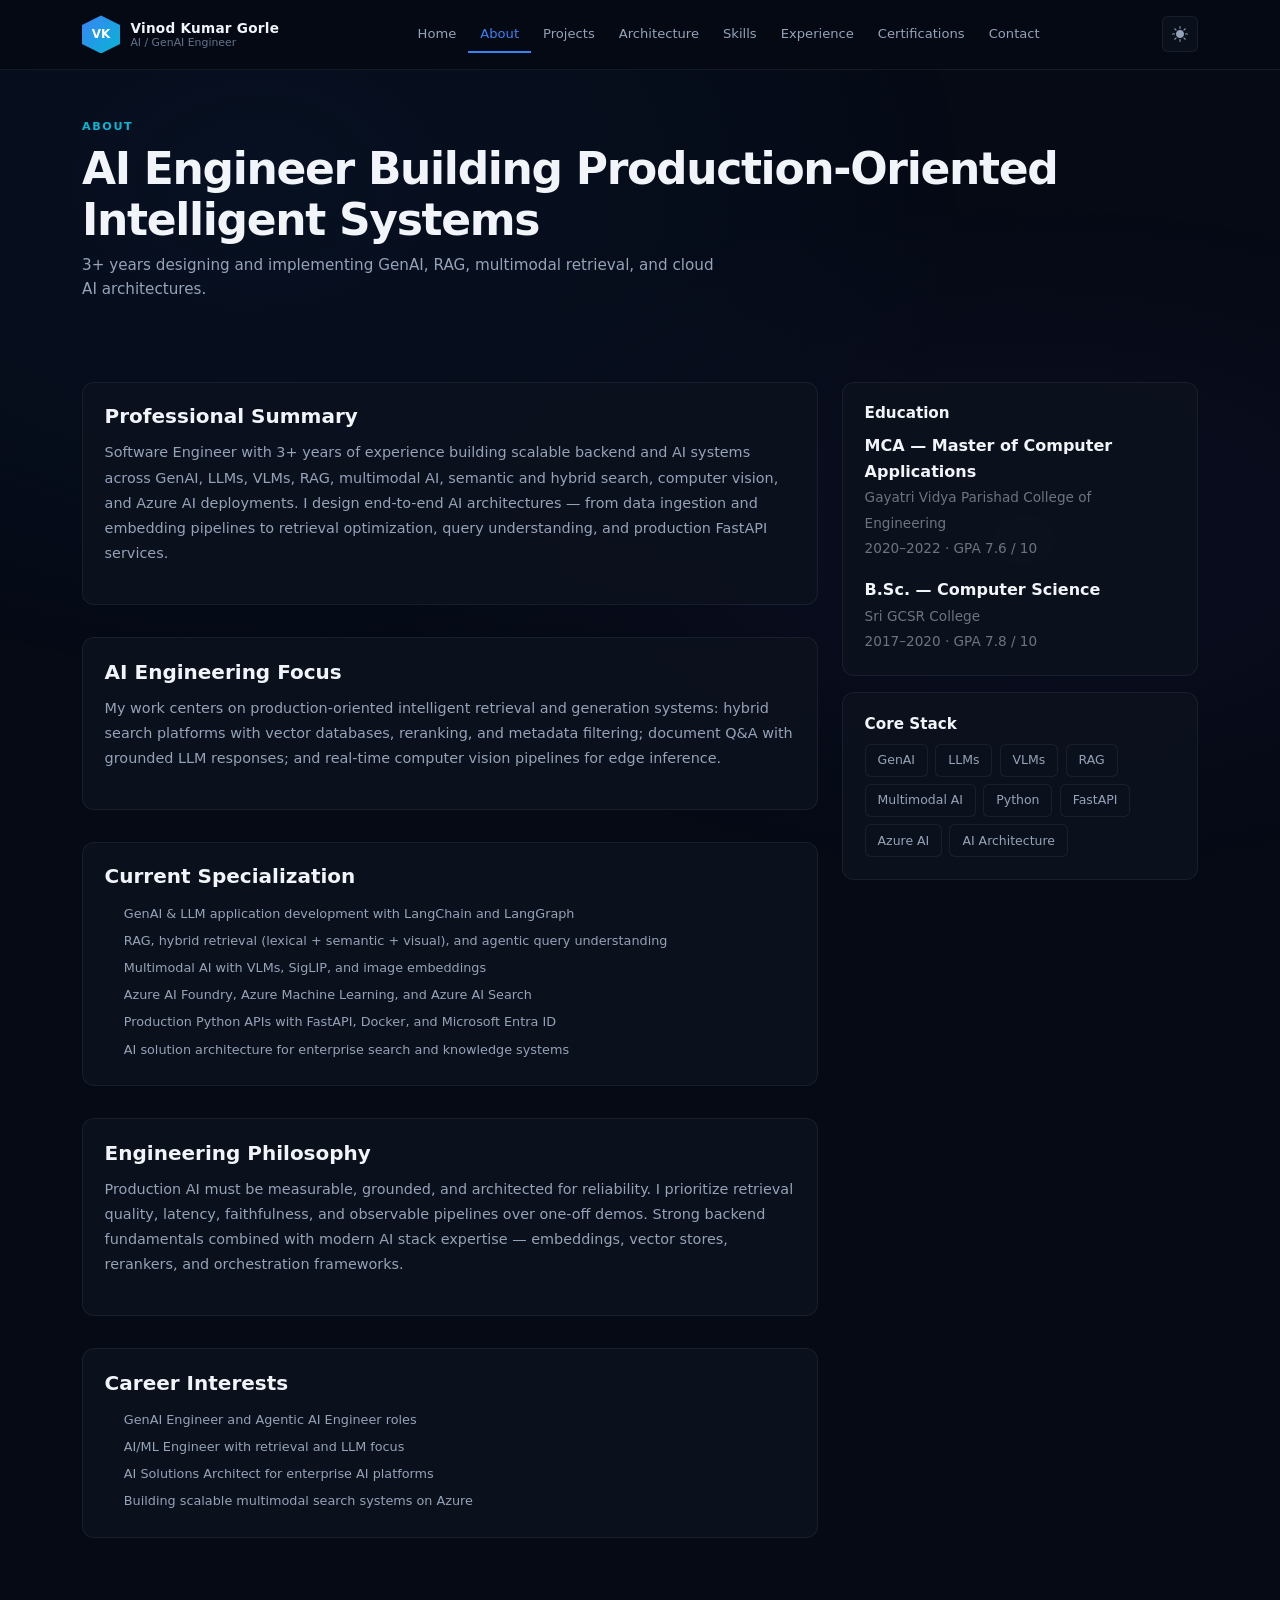
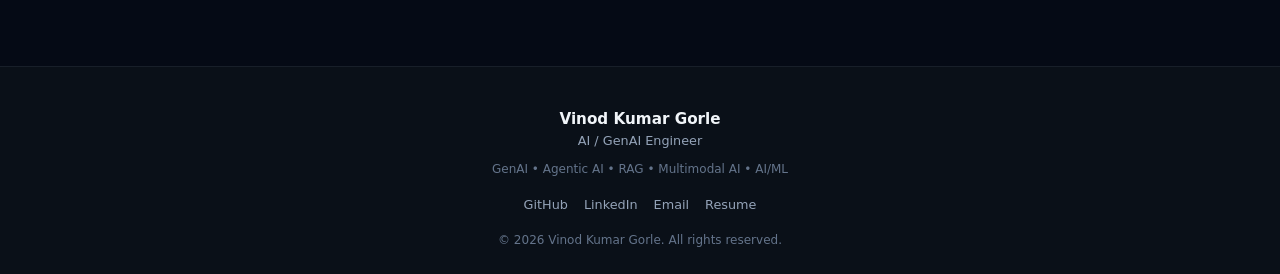
==== about.html @ 80c66206 "Initial portfolio website" ====
<!DOCTYPE html>
<html lang="en" data-theme="dark">
<head>
  <meta charset="UTF-8">
  <meta name="viewport" content="width=device-width, initial-scale=1.0">
  <title>About | Vinod Kumar Gorle</title>
  <meta name="description" content="About Vinod Kumar Gorle — AI / GenAI Engineer with 3+ years building LLMs, RAG, multimodal AI, and Azure AI systems.">
  <link rel="canonical" href="https://vinodkumargorle.dev/about.html">
  <link href="assets/vendor/bootstrap/css/bootstrap.min.css" rel="stylesheet">
  <link href="assets/vendor/bootstrap-icons/font/bootstrap-icons.min.css" rel="stylesheet">
  <link href="assets/css/style.css" rel="stylesheet">
</head>
<body>
  <nav class="navbar navbar-expand-lg navbar-ai fixed-top" aria-label="Main navigation">
    <div class="container">
      <a class="navbar-brand brand-lockup" href="index.html">
        <span class="brand-icon" aria-hidden="true">VK</span>
        <span class="brand-text"><span class="brand-name">Vinod Kumar Gorle</span><span class="brand-subtitle">AI / GenAI Engineer</span></span>
      </a>
      <button class="navbar-toggler" type="button" data-bs-toggle="collapse" data-bs-target="#navbarNav" aria-controls="navbarNav" aria-expanded="false" aria-label="Toggle navigation"><span class="navbar-toggler-icon"></span></button>
      <div class="collapse navbar-collapse" id="navbarNav">
        <ul class="navbar-nav mx-auto">
          <li class="nav-item"><a class="nav-link" href="index.html">Home</a></li>
          <li class="nav-item"><a class="nav-link" href="about.html">About</a></li>
          <li class="nav-item"><a class="nav-link" href="projects.html">Projects</a></li>
          <li class="nav-item"><a class="nav-link" href="architecture.html">Architecture</a></li>
          <li class="nav-item"><a class="nav-link" href="skills.html">Skills</a></li>
          <li class="nav-item"><a class="nav-link" href="experience.html">Experience</a></li>
          <li class="nav-item"><a class="nav-link" href="certifications.html">Certifications</a></li>
          <li class="nav-item"><a class="nav-link" href="contact.html">Contact</a></li>
        </ul>
        <button class="theme-toggle-btn" id="themeToggle" type="button" aria-label="Switch to light mode" title="Light mode"><i class="bi bi-sun-fill"></i></button>
      </div>
    </div>
  </nav>

  <header class="page-hero">
    <div class="container">
      <span class="section-label fade-in">About</span>
      <h1 class="fade-in">AI Engineer Building Production-Oriented Intelligent Systems</h1>
      <p class="section-subtitle fade-in">3+ years designing and implementing GenAI, RAG, multimodal retrieval, and cloud AI architectures.</p>
    </div>
  </header>

  <main class="container pb-5">
    <div class="row g-4">
      <div class="col-lg-8">
        <section class="content-section ai-card fade-in">
          <h2>Professional Summary</h2>
          <p>Software Engineer with 3+ years of experience building scalable backend and AI systems across GenAI, LLMs, VLMs, RAG, multimodal AI, semantic and hybrid search, computer vision, and Azure AI deployments. I design end-to-end AI architectures — from data ingestion and embedding pipelines to retrieval optimization, query understanding, and production FastAPI services.</p>
        </section>
        <section class="content-section ai-card fade-in">
          <h2>AI Engineering Focus</h2>
          <p>My work centers on production-oriented intelligent retrieval and generation systems: hybrid search platforms with vector databases, reranking, and metadata filtering; document Q&amp;A with grounded LLM responses; and real-time computer vision pipelines for edge inference.</p>
        </section>
        <section class="content-section ai-card fade-in">
          <h2>Current Specialization</h2>
          <ul>
            <li>GenAI &amp; LLM application development with LangChain and LangGraph</li>
            <li>RAG, hybrid retrieval (lexical + semantic + visual), and agentic query understanding</li>
            <li>Multimodal AI with VLMs, SigLIP, and image embeddings</li>
            <li>Azure AI Foundry, Azure Machine Learning, and Azure AI Search</li>
            <li>Production Python APIs with FastAPI, Docker, and Microsoft Entra ID</li>
            <li>AI solution architecture for enterprise search and knowledge systems</li>
          </ul>
        </section>
        <section class="content-section ai-card fade-in">
          <h2>Engineering Philosophy</h2>
          <p>Production AI must be measurable, grounded, and architected for reliability. I prioritize retrieval quality, latency, faithfulness, and observable pipelines over one-off demos. Strong backend fundamentals combined with modern AI stack expertise — embeddings, vector stores, rerankers, and orchestration frameworks.</p>
        </section>
        <section class="content-section ai-card fade-in">
          <h2>Career Interests</h2>
          <ul>
            <li>GenAI Engineer and Agentic AI Engineer roles</li>
            <li>AI/ML Engineer with retrieval and LLM focus</li>
            <li>AI Solutions Architect for enterprise AI platforms</li>
            <li>Building scalable multimodal search systems on Azure</li>
          </ul>
        </section>
      </div>
      <div class="col-lg-4">
        <section class="ai-card fade-in">
          <h3>Education</h3>
          <p class="mb-3"><strong>MCA — Master of Computer Applications</strong><br><span class="text-secondary" style="font-size:0.85rem;">Gayatri Vidya Parishad College of Engineering<br>2020–2022 · GPA 7.6 / 10</span></p>
          <p class="mb-0"><strong>B.Sc. — Computer Science</strong><br><span class="text-secondary" style="font-size:0.85rem;">Sri GCSR College<br>2017–2020 · GPA 7.8 / 10</span></p>
        </section>
        <section class="ai-card mt-3 fade-in">
          <h3>Core Stack</h3>
          <div class="skill-tags mt-2">
            <span class="skill-tag">GenAI</span><span class="skill-tag">LLMs</span><span class="skill-tag">VLMs</span><span class="skill-tag">RAG</span><span class="skill-tag">Multimodal AI</span><span class="skill-tag">Python</span><span class="skill-tag">FastAPI</span><span class="skill-tag">Azure AI</span><span class="skill-tag">AI Architecture</span>
          </div>
        </section>
      </div>
    </div>
  </main>

  <footer class="site-footer">
    <div class="container">
      <div class="footer-name">Vinod Kumar Gorle</div>
      <div class="footer-role">AI / GenAI Engineer</div>
      <div class="footer-tags">GenAI • Agentic AI • RAG • Multimodal AI • AI/ML</div>
      <div class="footer-links">
        <a href="https://github.com/VinodkumarGorle" target="_blank" rel="noopener noreferrer">GitHub</a>
        <a href="https://linkedin.com/in/vinodkumargorle8367" target="_blank" rel="noopener noreferrer">LinkedIn</a>
        <a href="mailto:vinodkumargorle5@gmail.com">Email</a>
        <a href="assets/resume/Vinod_Kumar_Gorle_Resume.pdf" target="_blank" rel="noopener noreferrer">Resume</a>
      </div>
      <div class="copyright">© <span id="currentYear">2026</span> Vinod Kumar Gorle. All rights reserved.</div>
    </div>
  </footer>
  <script src="assets/vendor/bootstrap/js/bootstrap.bundle.min.js"></script>
  <script src="assets/js/main.js"></script>
</body>
</html>
---- assets/css/style.css ----
/* Vinod Kumar Gorle — AI Portfolio (Reference Design) */

:root {
  --bg-primary: #050a15;
  --bg-secondary: #0a1018;
  --bg-card: rgba(12, 18, 30, 0.85);
  --bg-card-hover: rgba(18, 26, 42, 0.95);
  --text-primary: #f1f5f9;
  --text-secondary: #94a3b8;
  --text-muted: #64748b;
  --accent-primary: #3b82f6;
  --accent-secondary: #06b6d4;
  --accent-purple: #8b5cf6;
  --accent-green: #10b981;
  --accent-orange: #f59e0b;
  --accent-red: #ef4444;
  --border-color: rgba(148, 163, 184, 0.1);
  --border-accent: rgba(59, 130, 246, 0.35);
  --glow-primary: rgba(59, 130, 246, 0.15);
  --navbar-bg: rgba(5, 10, 21, 0.94);
  --shadow-card: 0 4px 24px rgba(0, 0, 0, 0.35);
  --gradient-hero: radial-gradient(ellipse at 20% 20%, rgba(59, 130, 246, 0.06) 0%, transparent 50%),
    radial-gradient(ellipse at 80% 60%, rgba(139, 92, 246, 0.05) 0%, transparent 45%);
  --gradient-accent: linear-gradient(135deg, #3b82f6, #06b6d4);
  --gradient-text: linear-gradient(135deg, #60a5fa, #8b5cf6);
  --font-sans: "Segoe UI", system-ui, -apple-system, BlinkMacSystemFont, sans-serif;
  --font-mono: "Cascadia Code", "Fira Code", Consolas, monospace;
  --radius-sm: 6px;
  --radius-md: 10px;
  --radius-lg: 12px;
  --transition: 0.25s ease;
}

[data-theme="light"] {
  --bg-primary: #f8fafc;
  --bg-secondary: #f1f5f9;
  --bg-card: rgba(255, 255, 255, 0.9);
  --bg-card-hover: #fff;
  --text-primary: #0f172a;
  --text-secondary: #475569;
  --text-muted: #64748b;
  --border-color: rgba(15, 23, 42, 0.1);
  --border-accent: rgba(59, 130, 246, 0.3);
  --glow-primary: rgba(59, 130, 246, 0.08);
  --navbar-bg: rgba(248, 250, 252, 0.96);
  --shadow-card: 0 4px 24px rgba(15, 23, 42, 0.06);
  --gradient-hero: radial-gradient(ellipse at 20% 20%, rgba(59, 130, 246, 0.04) 0%, transparent 50%);
}

*, *::before, *::after { box-sizing: border-box; }

html { scroll-behavior: smooth; }

@media (prefers-reduced-motion: reduce) {
  html { scroll-behavior: auto; }
  *, *::before, *::after {
    animation-duration: 0.01ms !important;
    animation-iteration-count: 1 !important;
    transition-duration: 0.01ms !important;
  }
}

body {
  font-family: var(--font-sans);
  background-color: var(--bg-primary);
  color: var(--text-primary);
  line-height: 1.6;
  min-height: 100vh;
  overflow-x: hidden;
}

body::before {
  content: "";
  position: fixed;
  inset: 0;
  background: var(--gradient-hero);
  pointer-events: none;
  z-index: -1;
}

a { color: var(--accent-primary); text-decoration: none; transition: color var(--transition); }
a:hover { color: var(--accent-secondary); }
a:focus-visible, button:focus-visible { outline: 2px solid var(--accent-primary); outline-offset: 2px; }
img { max-width: 100%; height: auto; }

.section-title {
  font-size: clamp(1.5rem, 2.5vw, 2rem);
  font-weight: 700;
  letter-spacing: -0.02em;
  margin-bottom: 0.5rem;
}

.section-subtitle {
  color: var(--text-secondary);
  font-size: 0.95rem;
  max-width: 640px;
  margin-bottom: 2rem;
}

.section-label {
  display: inline-block;
  font-size: 0.7rem;
  font-weight: 600;
  letter-spacing: 0.14em;
  text-transform: uppercase;
  color: var(--accent-secondary);
  margin-bottom: 0.5rem;
}

.page-hero { padding: 7rem 0 3rem; }
.page-hero h1 {
  font-size: clamp(1.75rem, 3.5vw, 2.75rem);
  font-weight: 700;
  letter-spacing: -0.03em;
  line-height: 1.15;
}

/* Navbar */
.navbar-ai {
  background: var(--navbar-bg) !important;
  backdrop-filter: blur(14px);
  border-bottom: 1px solid var(--border-color);
  padding: 0.65rem 0;
}

.brand-lockup {
  display: flex !important;
  align-items: center;
  gap: 0.65rem;
  text-decoration: none !important;
  color: var(--text-primary) !important;
}

.brand-icon {
  display: flex;
  align-items: center;
  justify-content: center;
  width: 38px;
  height: 38px;
  font-size: 0.75rem;
  font-weight: 800;
  color: #fff;
  background: linear-gradient(135deg, #3b82f6, #06b6d4);
  clip-path: polygon(50% 0%, 100% 25%, 100% 75%, 50% 100%, 0% 75%, 0% 25%);
  flex-shrink: 0;
}

.brand-text { display: flex; flex-direction: column; line-height: 1.2; }
.brand-name {
  font-size: 0.85rem;
  font-weight: 700;
  color: var(--text-primary);
  letter-spacing: 0.02em;
}
.brand-subtitle {
  font-size: 0.68rem;
  color: var(--text-muted);
  font-weight: 500;
}

.navbar-ai .nav-link {
  color: var(--text-secondary) !important;
  font-size: 0.82rem;
  font-weight: 500;
  padding: 0.45rem 0.75rem !important;
  border-radius: 0;
  border-bottom: 2px solid transparent;
  transition: color var(--transition), border-color var(--transition);
}

.navbar-ai .nav-link:hover { color: var(--text-primary) !important; }
.navbar-ai .nav-link.active {
  color: var(--accent-primary) !important;
  background: transparent !important;
  border-bottom-color: var(--accent-primary);
}

.navbar-ai .navbar-toggler { border-color: var(--border-color); padding: 0.4rem 0.6rem; }
.navbar-ai .navbar-toggler-icon { filter: invert(0.85); }
[data-theme="light"] .navbar-ai .navbar-toggler-icon { filter: none; }

.theme-toggle-btn {
  display: flex;
  align-items: center;
  justify-content: center;
  width: 36px;
  height: 36px;
  border: 1px solid var(--border-color);
  border-radius: var(--radius-sm);
  background: var(--bg-card);
  color: var(--text-secondary);
  cursor: pointer;
  transition: border-color var(--transition), color var(--transition);
}
.theme-toggle-btn:hover {
  border-color: var(--border-accent);
  color: var(--accent-primary);
}

/* Buttons */
.btn-primary-ai, .ai-button-primary {
  display: inline-flex;
  align-items: center;
  gap: 0.5rem;
  padding: 0.65rem 1.35rem;
  font-size: 0.875rem;
  font-weight: 600;
  color: #fff;
  background: var(--gradient-accent);
  border: none;
  border-radius: var(--radius-sm);
  transition: transform var(--transition), box-shadow var(--transition);
  text-decoration: none;
}
.btn-primary-ai:hover, .ai-button-primary:hover {
  color: #fff;
  transform: translateY(-1px);
  box-shadow: 0 6px 20px var(--glow-primary);
}

.btn-outline-ai, .ai-button-outline {
  display: inline-flex;
  align-items: center;
  gap: 0.5rem;
  padding: 0.65rem 1.35rem;
  font-size: 0.875rem;
  font-weight: 600;
  color: var(--text-primary);
  background: transparent;
  border: 1px solid var(--border-accent);
  border-radius: var(--radius-sm);
  transition: border-color var(--transition), background var(--transition);
  text-decoration: none;
}
.btn-outline-ai:hover, .ai-button-outline:hover {
  color: var(--accent-primary);
  background: var(--glow-primary);
  border-color: var(--accent-primary);
}

/* Cards */
.ai-card {
  background: var(--bg-card);
  border: 1px solid var(--border-color);
  border-radius: var(--radius-lg);
  padding: 1.35rem;
  backdrop-filter: blur(8px);
  transition: border-color var(--transition), box-shadow var(--transition);
}
.ai-card:hover { border-color: var(--border-accent); box-shadow: var(--shadow-card); }
.ai-card h3, .ai-card h4 {
  font-size: 0.95rem;
  font-weight: 600;
  margin-bottom: 0.65rem;
}
.ai-card ul { list-style: none; padding: 0; margin: 0; }
.ai-card ul li {
  font-size: 0.8rem;
  color: var(--text-secondary);
  padding: 0.15rem 0;
}

.project-card {
  background: var(--bg-card);
  border: 1px solid var(--border-color);
  border-radius: var(--radius-lg);
  padding: 1.5rem;
  display: flex;
  flex-direction: column;
  transition: border-color var(--transition), transform var(--transition), box-shadow var(--transition);
}
.project-card:hover {
  border-color: var(--border-accent);
  transform: translateY(-2px);
  box-shadow: var(--shadow-card);
}
.project-card .project-number {
  font-size: 0.7rem;
  font-weight: 700;
  letter-spacing: 0.1em;
  color: var(--accent-secondary);
  margin-bottom: 0.5rem;
}
.project-card h3 {
  font-size: 1.05rem;
  font-weight: 600;
  margin-bottom: 0.65rem;
  line-height: 1.35;
}
.project-card p {
  font-size: 0.85rem;
  color: var(--text-secondary);
  margin-bottom: 0.85rem;
}
.project-card .project-link {
  display: inline-flex;
  align-items: center;
  gap: 0.35rem;
  font-size: 0.82rem;
  font-weight: 600;
  color: var(--accent-primary);
  margin-top: auto;
}
.project-card .project-link:hover { color: var(--accent-secondary); }

.capability-card {
  background: var(--bg-card);
  border: 1px solid var(--border-color);
  border-radius: var(--radius-lg);
  padding: 1.15rem;
  height: 100%;
  border-top: 2px solid var(--card-accent, var(--accent-primary));
  transition: border-color var(--transition), box-shadow var(--transition);
}
.capability-card:hover { box-shadow: var(--shadow-card); }
.capability-card .cap-icon {
  font-size: 1.1rem;
  margin-bottom: 0.5rem;
  color: var(--card-accent, var(--accent-primary));
}
.capability-card h3 {
  font-size: 0.82rem;
  font-weight: 600;
  margin-bottom: 0.65rem;
}
.capability-card ul { list-style: none; padding: 0; margin: 0; }
.capability-card li {
  font-size: 0.72rem;
  color: var(--text-secondary);
  padding: 0.12rem 0;
}

.metric-card {
  text-align: center;
  padding: 1.25rem 0.75rem;
  background: var(--bg-card);
  border: 1px solid var(--border-color);
  border-radius: var(--radius-md);
}
.metric-card .metric-value {
  font-size: clamp(1.5rem, 2.5vw, 2rem);
  font-weight: 700;
  background: var(--gradient-accent);
  -webkit-background-clip: text;
  -webkit-text-fill-color: transparent;
  background-clip: text;
  line-height: 1.2;
}
.metric-card .metric-label {
  font-size: 0.72rem;
  color: var(--text-secondary);
  margin-top: 0.25rem;
}

.tech-badge {
  display: inline-block;
  font-size: 0.68rem;
  font-weight: 500;
  padding: 0.25rem 0.55rem;
  margin: 0.12rem;
  border: 1px solid var(--border-color);
  border-radius: 4px;
  color: var(--text-secondary);
  background: rgba(15, 23, 42, 0.5);
}
[data-theme="light"] .tech-badge { background: rgba(241, 245, 249, 0.8); }

.social-link {
  display: inline-flex;
  align-items: center;
  gap: 0.35rem;
  font-size: 0.8rem;
  color: var(--text-secondary);
  padding: 0.35rem 0.65rem;
  border: 1px solid var(--border-color);
  border-radius: var(--radius-sm);
  transition: border-color var(--transition), color var(--transition);
}
.social-link:hover {
  color: var(--accent-primary);
  border-color: var(--border-accent);
}

/* Hero */
.hero-section { padding: 5.5rem 0 2rem; }
.hero-pill {
  display: inline-block;
  font-size: 0.65rem;
  font-weight: 600;
  letter-spacing: 0.12em;
  padding: 0.35rem 0.75rem;
  border: 1px solid var(--border-color);
  border-radius: 999px;
  color: var(--accent-secondary);
  margin-bottom: 1rem;
}
.hero-badge {
  display: block;
  font-size: 0.7rem;
  font-weight: 600;
  letter-spacing: 0.14em;
  text-transform: uppercase;
  color: var(--accent-secondary);
  margin-bottom: 0.5rem;
}
.hero-title {
  font-size: clamp(1.65rem, 3.5vw, 2.5rem);
  font-weight: 800;
  line-height: 1.12;
  letter-spacing: -0.03em;
  margin-bottom: 1rem;
}
.hero-title .gradient-text {
  background: var(--gradient-text);
  -webkit-background-clip: text;
  -webkit-text-fill-color: transparent;
  background-clip: text;
}
.hero-description {
  font-size: 0.9rem;
  color: var(--text-secondary);
  margin-bottom: 1.25rem;
  line-height: 1.7;
}
.hero-actions { display: flex; flex-wrap: wrap; gap: 0.65rem; margin-bottom: 1.25rem; }
.hero-social { display: flex; flex-wrap: wrap; gap: 0.45rem; }

/* Architecture */
.architecture-panel {
  background: var(--bg-card);
  border: 1px solid var(--border-color);
  border-radius: var(--radius-lg);
  padding: 1.25rem;
}
.architecture-panel h3 {
  font-size: 0.7rem;
  font-weight: 600;
  letter-spacing: 0.1em;
  text-transform: uppercase;
  color: var(--accent-secondary);
  margin-bottom: 1rem;
  text-align: center;
}
.architecture-flow {
  display: flex;
  flex-direction: column;
  align-items: center;
}
.architecture-node {
  display: flex;
  align-items: center;
  justify-content: center;
  gap: 0.35rem;
  width: 100%;
  max-width: 260px;
  padding: 0.45rem 0.65rem;
  font-size: 0.62rem;
  font-weight: 600;
  letter-spacing: 0.03em;
  text-align: center;
  text-transform: uppercase;
  color: var(--text-primary);
  background: rgba(59, 130, 246, 0.06);
  border: 1px solid var(--border-accent);
  border-radius: var(--radius-sm);
}
.architecture-node i { font-size: 0.75rem; opacity: 0.85; }
.architecture-node.node-purple { border-color: rgba(139, 92, 246, 0.5); background: rgba(139, 92, 246, 0.08); }
.architecture-node.node-green { border-color: rgba(16, 185, 129, 0.5); background: rgba(16, 185, 129, 0.08); }
.architecture-node.node-blue { border-color: rgba(59, 130, 246, 0.5); background: rgba(59, 130, 246, 0.08); }
.architecture-node.node-orange { border-color: rgba(245, 158, 11, 0.5); background: rgba(245, 158, 11, 0.08); }
.architecture-node.node-red { border-color: rgba(239, 68, 68, 0.5); background: rgba(239, 68, 68, 0.08); }
.architecture-node.node-cyan { border-color: rgba(6, 182, 212, 0.5); background: rgba(6, 182, 212, 0.08); }
.architecture-node.pulse { animation: nodePulse 3s ease-in-out infinite; }
@keyframes nodePulse {
  0%, 100% { box-shadow: 0 0 0 0 var(--glow-primary); }
  50% { box-shadow: 0 0 10px 2px var(--glow-primary); }
}
.architecture-arrow {
  display: flex;
  align-items: center;
  justify-content: center;
  height: 20px;
  color: var(--text-muted);
  font-size: 0.75rem;
}
.architecture-branches {
  display: flex;
  flex-wrap: wrap;
  justify-content: center;
  gap: 0.5rem;
  width: 100%;
  margin: 0.15rem 0;
}
.architecture-branches .branch-col {
  display: flex;
  flex-direction: column;
  align-items: center;
  flex: 1;
  min-width: 75px;
  max-width: 110px;
}
.architecture-merge { display: flex; flex-direction: column; align-items: center; width: 100%; }
.architecture-merge-line {
  width: 65%;
  max-width: 280px;
  height: 1px;
  background: var(--border-accent);
  margin: 0.15rem 0;
}
.architecture-row-split {
  display: flex;
  flex-wrap: wrap;
  gap: 0.5rem;
  justify-content: center;
  width: 100%;
  max-width: 320px;
}
.architecture-row-split .architecture-node { flex: 1; min-width: 120px; max-width: 155px; font-size: 0.58rem; }

/* Build With */
.build-with-panel { margin-top: 0; }
.build-with-item {
  display: flex;
  gap: 0.65rem;
  align-items: flex-start;
  padding: 0.65rem 0;
  border-bottom: 1px solid var(--border-color);
}
.build-with-item:last-child { border-bottom: none; }
.build-with-icon {
  width: 28px;
  height: 28px;
  display: flex;
  align-items: center;
  justify-content: center;
  border-radius: var(--radius-sm);
  background: rgba(59, 130, 246, 0.1);
  color: var(--accent-primary);
  font-size: 0.85rem;
  flex-shrink: 0;
}
.build-with-item h4 {
  font-size: 0.68rem;
  font-weight: 600;
  letter-spacing: 0.06em;
  text-transform: uppercase;
  color: var(--text-primary);
  margin-bottom: 0.25rem;
}
.build-with-item p {
  font-size: 0.68rem;
  color: var(--text-muted);
  margin: 0;
  line-height: 1.5;
}

/* Pipeline flow (project cards) */
.pipeline-flow {
  display: flex;
  align-items: center;
  justify-content: center;
  flex-wrap: wrap;
  gap: 0.25rem;
  padding: 0.75rem;
  margin: 0.75rem 0;
  border: 1px dashed var(--border-color);
  border-radius: var(--radius-sm);
  background: rgba(0, 0, 0, 0.15);
}
[data-theme="light"] .pipeline-flow { background: rgba(241, 245, 249, 0.5); }
.pipeline-step {
  display: flex;
  align-items: center;
  gap: 0.2rem;
  font-size: 0.62rem;
  font-weight: 600;
  color: var(--text-muted);
  text-transform: uppercase;
}
.pipeline-step i {
  font-size: 0.85rem;
  color: var(--accent-primary);
}
.pipeline-arrow { color: var(--text-muted); font-size: 0.65rem; }

.mini-flow {
  font-family: var(--font-mono);
  font-size: 0.65rem;
  color: var(--text-muted);
  text-align: center;
  padding: 0.65rem;
  margin: 0.65rem 0;
  border: 1px dashed var(--border-color);
  border-radius: var(--radius-sm);
}
.mini-flow .flow-arrow { color: var(--accent-primary); }

/* Sidebar */
.sidebar-panel {
  background: var(--bg-card);
  border: 1px solid var(--border-color);
  border-radius: var(--radius-lg);
  padding: 1.25rem;
  margin-bottom: 1rem;
}
.sidebar-panel h3 {
  font-size: 0.72rem;
  font-weight: 600;
  letter-spacing: 0.1em;
  text-transform: uppercase;
  color: var(--accent-secondary);
  margin-bottom: 1rem;
}
.metrics-grid {
  display: grid;
  grid-template-columns: 1fr 1fr;
  gap: 0.65rem;
}
.quick-link-item {
  display: flex;
  align-items: center;
  gap: 0.5rem;
  padding: 0.55rem 0;
  border-bottom: 1px solid var(--border-color);
  font-size: 0.82rem;
  color: var(--text-secondary);
  transition: color var(--transition);
}
.quick-link-item:last-child { border-bottom: none; }
.quick-link-item:hover { color: var(--accent-primary); }
.quick-link-item i { color: var(--accent-primary); width: 18px; }

.available-for-list { list-style: none; padding: 0; margin: 0; }
.available-for-list li {
  display: flex;
  align-items: center;
  gap: 0.5rem;
  font-size: 0.82rem;
  color: var(--text-secondary);
  padding: 0.35rem 0;
}
.available-for-list li i { color: var(--accent-primary); font-size: 0.75rem; }

.section-header-row {
  display: flex;
  justify-content: space-between;
  align-items: center;
  flex-wrap: wrap;
  gap: 0.5rem;
  margin-bottom: 1.25rem;
}
.section-header-row a {
  font-size: 0.82rem;
  font-weight: 600;
}

/* Timeline */
.timeline { position: relative; padding-left: 2rem; }
.timeline::before {
  content: "";
  position: absolute;
  left: 0; top: 0; bottom: 0;
  width: 2px;
  background: linear-gradient(to bottom, var(--accent-primary), var(--accent-secondary));
}
.timeline-item { position: relative; margin-bottom: 2.5rem; }
.timeline-item::before {
  content: "";
  position: absolute;
  left: -2rem; top: 0.35rem;
  width: 10px; height: 10px;
  margin-left: -4px;
  background: var(--accent-primary);
  border: 2px solid var(--bg-primary);
  border-radius: 50%;
}
.timeline-date { font-size: 0.78rem; color: var(--accent-secondary); font-weight: 600; }
.timeline-title { font-size: 1.15rem; font-weight: 600; }
.timeline-company { font-size: 0.9rem; color: var(--text-secondary); margin-bottom: 0.65rem; }
.timeline-tags { display: flex; flex-wrap: wrap; gap: 0.3rem; margin-bottom: 1rem; }

.skill-group { margin-bottom: 1.5rem; }
.skill-group h3 {
  font-size: 1rem;
  font-weight: 600;
  margin-bottom: 0.85rem;
  padding-bottom: 0.5rem;
  border-bottom: 1px solid var(--border-color);
}
.skill-tags { display: flex; flex-wrap: wrap; gap: 0.45rem; }
.skill-tag {
  font-size: 0.78rem;
  padding: 0.35rem 0.75rem;
  border: 1px solid var(--border-color);
  border-radius: var(--radius-sm);
  color: var(--text-secondary);
  background: var(--bg-card);
}

.content-section { margin-bottom: 2rem; }
.content-section h2 { font-size: 1.25rem; font-weight: 600; margin-bottom: 0.75rem; }
.content-section h3 { font-size: 1.05rem; font-weight: 600; margin: 1.25rem 0 0.65rem; }
.content-section p, .content-section li {
  color: var(--text-secondary);
  font-size: 0.9rem;
  line-height: 1.75;
}
.content-section ul { padding-left: 1.2rem; }

.contact-card { text-align: center; padding: 1.75rem; }
.contact-card i { font-size: 1.5rem; color: var(--accent-primary); margin-bottom: 0.75rem; }
.contact-card h3 { font-size: 1rem; margin-bottom: 0.35rem; }

.site-footer {
  border-top: 1px solid var(--border-color);
  padding: 2.5rem 0 1.5rem;
  margin-top: 3rem;
  background: var(--bg-secondary);
  text-align: center;
}
.site-footer .footer-name { font-weight: 700; font-size: 0.95rem; }
.site-footer .footer-role { font-size: 0.8rem; color: var(--text-secondary); }
.site-footer .footer-tags { font-size: 0.75rem; color: var(--text-muted); margin: 0.5rem 0 1rem; }
.site-footer .footer-links {
  display: flex;
  flex-wrap: wrap;
  justify-content: center;
  gap: 1rem;
  margin-bottom: 1rem;
}
.site-footer .footer-links a { font-size: 0.8rem; color: var(--text-secondary); }
.site-footer .copyright { font-size: 0.75rem; color: var(--text-muted); }

.fade-in {
  opacity: 0;
  transform: translateY(14px);
  transition: opacity 0.55s ease, transform 0.55s ease;
}
.fade-in.visible { opacity: 1; transform: translateY(0); }

.arch-grid {
  display: grid;
  grid-template-columns: repeat(auto-fit, minmax(280px, 1fr));
  gap: 1.25rem;
}
.learning-note {
  font-size: 0.78rem;
  color: var(--text-muted);
  margin-top: 0.75rem;
  padding: 0.65rem;
  border-left: 2px solid var(--accent-purple);
  background: rgba(139, 92, 246, 0.05);
}
.cert-card .cert-provider {
  font-size: 0.7rem;
  font-weight: 700;
  letter-spacing: 0.08em;
  text-transform: uppercase;
  color: var(--accent-secondary);
}
.cert-card .cert-name { font-size: 0.95rem; font-weight: 600; }
.cert-type { font-size: 0.72rem; color: var(--text-muted); }

@media (max-width: 991.98px) {
  .hero-section { padding: 5rem 0 2rem; }
  .architecture-branches .branch-col { min-width: 70px; max-width: 100px; }
}

@media (max-width: 767.98px) {
  .hero-section { padding: 4.5rem 0 1.5rem; }
  .page-hero { padding: 5.5rem 0 2.5rem; }
  .architecture-branches { flex-direction: column; align-items: center; }
  .architecture-branches .branch-col { max-width: 260px; width: 100%; }
  .hero-actions { flex-direction: column; }
  .hero-actions .btn-primary-ai, .hero-actions .btn-outline-ai { justify-content: center; }
  .timeline { padding-left: 1.5rem; }
  .timeline-item::before { left: -1.5rem; }
  .brand-name { font-size: 0.78rem; }
  .brand-subtitle { font-size: 0.62rem; }
}

@media (min-width: 1920px) {
  .container { max-width: 1320px; }
}
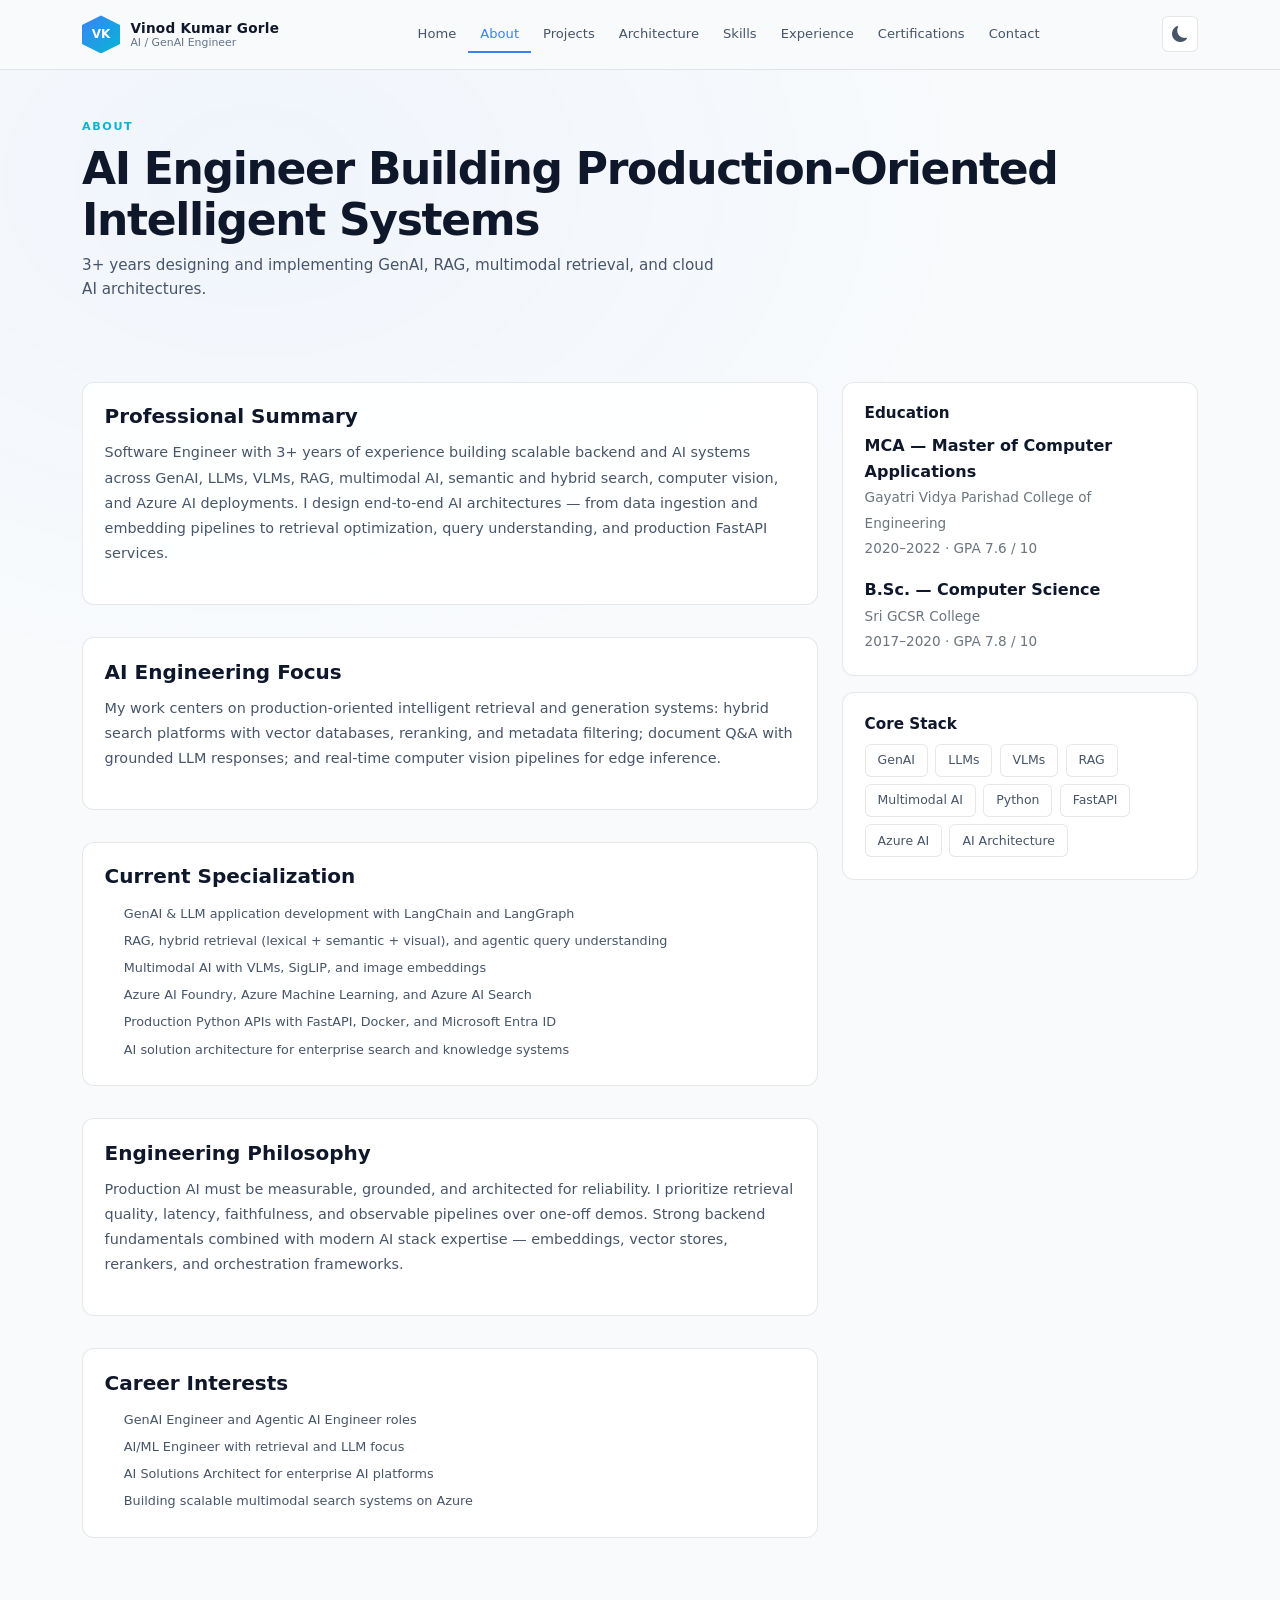
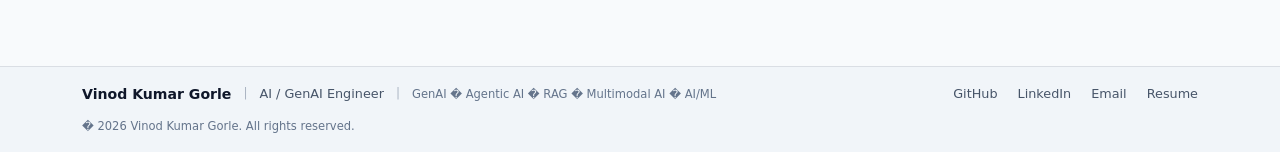
==== commit da1c70d7: "Update the Architecture page and projects flow" ====
--- a/about.html
+++ b/about.html
@@ -1,5 +1,5 @@
 <!DOCTYPE html>
-<html lang="en" data-theme="dark">
+<html lang="en" data-theme="light">
 <head>
   <meta charset="UTF-8">
   <meta name="viewport" content="width=device-width, initial-scale=1.0">
@@ -29,7 +29,7 @@
           <li class="nav-item"><a class="nav-link" href="certifications.html">Certifications</a></li>
           <li class="nav-item"><a class="nav-link" href="contact.html">Contact</a></li>
         </ul>
-        <button class="theme-toggle-btn" id="themeToggle" type="button" aria-label="Switch to light mode" title="Light mode"><i class="bi bi-sun-fill"></i></button>
+        <button class="theme-toggle-btn" id="themeToggle" type="button" aria-label="Switch to dark mode" title="Dark mode"><i class="bi bi-moon-fill"></i></button>
       </div>
     </div>
   </nav>
@@ -96,16 +96,22 @@
 
   <footer class="site-footer">
     <div class="container">
-      <div class="footer-name">Vinod Kumar Gorle</div>
-      <div class="footer-role">AI / GenAI Engineer</div>
-      <div class="footer-tags">GenAI • Agentic AI • RAG • Multimodal AI • AI/ML</div>
-      <div class="footer-links">
-        <a href="https://github.com/VinodkumarGorle" target="_blank" rel="noopener noreferrer">GitHub</a>
-        <a href="https://linkedin.com/in/vinodkumargorle8367" target="_blank" rel="noopener noreferrer">LinkedIn</a>
-        <a href="mailto:vinodkumargorle5@gmail.com">Email</a>
-        <a href="assets/resume/Vinod_Kumar_Gorle_Resume.pdf" target="_blank" rel="noopener noreferrer">Resume</a>
+      <div class="footer-inner">
+        <div class="footer-brand-block">
+          <span class="footer-name">Vinod Kumar Gorle</span>
+          <span class="footer-sep" aria-hidden="true">|</span>
+          <span class="footer-role">AI / GenAI Engineer</span>
+          <span class="footer-sep" aria-hidden="true">|</span>
+          <span class="footer-tags-inline">GenAI � Agentic AI � RAG � Multimodal AI � AI/ML</span>
+        </div>
+        <div class="footer-links">
+          <a href="https://github.com/VinodkumarGorle" target="_blank" rel="noopener noreferrer">GitHub</a>
+          <a href="https://linkedin.com/in/vinodkumargorle8367" target="_blank" rel="noopener noreferrer">LinkedIn</a>
+          <a href="mailto:vinodkumargorle5@gmail.com">Email</a>
+          <a href="assets/resume/Vinod_Kumar_Gorle_Resume.pdf" target="_blank" rel="noopener noreferrer">Resume</a>
+        </div>
+        <div class="copyright">� <span id="currentYear">2026</span> Vinod Kumar Gorle. All rights reserved.</div>
       </div>
-      <div class="copyright">© <span id="currentYear">2026</span> Vinod Kumar Gorle. All rights reserved.</div>
     </div>
   </footer>
   <script src="assets/vendor/bootstrap/js/bootstrap.bundle.min.js"></script>
--- a/assets/css/style.css
+++ b/assets/css/style.css
@@ -518,8 +518,275 @@
 }
 .architecture-row-split .architecture-node { flex: 1; min-width: 120px; max-width: 155px; font-size: 0.58rem; }
 
+/* Architecture page — major sections */
+.arch-page-layout {
+  display: flex;
+  flex-direction: column;
+  gap: 2rem;
+}
+.arch-major-section {
+  background: var(--bg-card);
+  border: 1px solid var(--border-color);
+  border-radius: var(--radius-lg);
+  padding: 1.5rem;
+}
+.arch-section-num {
+  font-size: 0.7rem;
+  font-weight: 700;
+  letter-spacing: 0.12em;
+  color: var(--accent-secondary);
+}
+.arch-section-title {
+  font-size: clamp(1rem, 2vw, 1.15rem);
+  font-weight: 700;
+  margin: 0.35rem 0 0.5rem;
+  letter-spacing: 0.02em;
+  line-height: 1.3;
+}
+.arch-section-desc {
+  font-size: 0.88rem;
+  color: var(--text-secondary);
+  margin-bottom: 1rem;
+  line-height: 1.65;
+  max-width: 900px;
+}
+.arch-tech-badges {
+  display: flex;
+  flex-wrap: wrap;
+  gap: 0.4rem;
+  margin-bottom: 1.25rem;
+}
+.arch-pipeline-zone {
+  border: 1px solid var(--border-color);
+  border-radius: var(--radius-md);
+  padding: 1rem;
+  margin-bottom: 1rem;
+}
+.arch-pipeline-zone.zone-offline {
+  background: rgba(59, 130, 246, 0.04);
+  border-color: rgba(59, 130, 246, 0.22);
+}
+.arch-pipeline-zone.zone-online {
+  background: rgba(139, 92, 246, 0.04);
+  border-color: rgba(139, 92, 246, 0.22);
+}
+.arch-pipeline-header {
+  font-size: 0.68rem;
+  font-weight: 700;
+  letter-spacing: 0.1em;
+  text-transform: uppercase;
+  color: var(--accent-secondary);
+  margin-bottom: 0.75rem;
+  display: flex;
+  align-items: center;
+  gap: 0.5rem;
+}
+.arch-pipeline-header i { opacity: 0.8; }
+.arch-pipeline-divider {
+  display: flex;
+  align-items: center;
+  gap: 0.75rem;
+  margin: 1.25rem 0;
+  color: var(--text-muted);
+  font-size: 0.68rem;
+  font-weight: 600;
+  letter-spacing: 0.08em;
+  text-transform: uppercase;
+}
+.arch-pipeline-divider::before,
+.arch-pipeline-divider::after {
+  content: '';
+  flex: 1;
+  height: 1px;
+  background: var(--border-color);
+}
+.arch-pipelines-row {
+  display: grid;
+  grid-template-columns: 1fr 1fr;
+  gap: 1rem;
+}
+.arch-support-grid {
+  display: grid;
+  grid-template-columns: repeat(auto-fit, minmax(150px, 1fr));
+  gap: 0.65rem;
+  margin: 0.75rem 0 1rem;
+}
+.arch-support-card {
+  background: var(--bg-secondary);
+  border: 1px solid var(--border-color);
+  border-radius: var(--radius-sm);
+  padding: 0.65rem 0.75rem;
+}
+.arch-support-card h4 {
+  font-size: 0.65rem;
+  font-weight: 700;
+  letter-spacing: 0.06em;
+  text-transform: uppercase;
+  color: var(--accent-primary);
+  margin-bottom: 0.4rem;
+}
+.arch-support-card ul {
+  list-style: none;
+  padding: 0;
+  margin: 0;
+}
+.arch-support-card li {
+  padding: 0.12rem 0;
+  font-size: 0.7rem;
+  color: var(--text-secondary);
+}
+.arch-label-tags {
+  display: flex;
+  flex-wrap: wrap;
+  gap: 0.35rem;
+  justify-content: center;
+  margin: 0.5rem 0 0.75rem;
+}
+.arch-label-tag {
+  font-size: 0.62rem;
+  font-weight: 600;
+  letter-spacing: 0.04em;
+  text-transform: uppercase;
+  color: var(--text-muted);
+  padding: 0.2rem 0.5rem;
+  border: 1px dashed var(--border-color);
+  border-radius: var(--radius-sm);
+}
+.arch-summary-banner {
+  display: flex;
+  flex-wrap: wrap;
+  align-items: center;
+  justify-content: center;
+  gap: 0.35rem 0.45rem;
+  padding: 1rem 0.75rem;
+  margin-top: 1rem;
+  background: linear-gradient(135deg, rgba(59, 130, 246, 0.08), rgba(139, 92, 246, 0.08));
+  border: 1px solid var(--border-accent);
+  border-radius: var(--radius-md);
+}
+.arch-summary-banner .summary-node {
+  padding: 0.35rem 0.55rem;
+  background: var(--bg-card);
+  border: 1px solid var(--border-accent);
+  border-radius: var(--radius-sm);
+  font-size: 0.62rem;
+  font-weight: 600;
+  letter-spacing: 0.04em;
+  text-transform: uppercase;
+  text-align: center;
+  line-height: 1.3;
+}
+.arch-summary-banner .summary-arrow {
+  color: var(--text-muted);
+  font-size: 0.7rem;
+  flex-shrink: 0;
+}
+.arch-summary-banner.summary-emphasis {
+  border-width: 2px;
+  border-color: rgba(59, 130, 246, 0.45);
+  padding: 1.15rem 0.75rem;
+}
+.arch-security-strip {
+  display: flex;
+  flex-wrap: wrap;
+  align-items: center;
+  justify-content: center;
+  gap: 0.35rem 0.45rem;
+  padding: 0.75rem 1rem;
+  margin: 1rem 0;
+  background: rgba(239, 68, 68, 0.05);
+  border: 1px solid rgba(239, 68, 68, 0.25);
+  border-radius: var(--radius-md);
+}
+.arch-security-strip .sec-node {
+  font-size: 0.62rem;
+  font-weight: 600;
+  letter-spacing: 0.05em;
+  text-transform: uppercase;
+  color: var(--text-primary);
+}
+.arch-security-strip .sec-arrow { color: var(--text-muted); font-size: 0.65rem; }
+.arch-security-strip .sec-icon { color: rgba(239, 68, 68, 0.85); font-size: 0.85rem; }
+.arch-model-groups {
+  display: grid;
+  grid-template-columns: repeat(auto-fit, minmax(220px, 1fr));
+  gap: 1rem;
+}
+.arch-model-group {
+  background: var(--bg-card);
+  border: 1px solid var(--border-color);
+  border-radius: var(--radius-md);
+  padding: 1rem;
+}
+.arch-model-group h4 {
+  font-size: 0.68rem;
+  font-weight: 700;
+  letter-spacing: 0.08em;
+  text-transform: uppercase;
+  color: var(--accent-secondary);
+  margin-bottom: 0.5rem;
+}
+.arch-major-section .architecture-node {
+  max-width: 300px;
+  transition: border-color var(--transition), box-shadow var(--transition);
+}
+.arch-major-section .architecture-branches .branch-col {
+  min-width: 90px;
+  max-width: 130px;
+}
+.arch-major-section .architecture-branches.branches-3 .branch-col {
+  min-width: 80px;
+  max-width: 115px;
+}
+.architecture-node:hover,
+.architecture-node:focus-visible {
+  border-color: var(--accent-primary);
+  box-shadow: 0 0 8px var(--glow-primary);
+  outline: none;
+}
+.arch-subsection-title {
+  font-size: 0.68rem;
+  font-weight: 700;
+  letter-spacing: 0.08em;
+  text-transform: uppercase;
+  color: var(--text-muted);
+  margin: 1rem 0 0.65rem;
+  text-align: center;
+}
+.arch-cloud-services {
+  display: grid;
+  grid-template-columns: repeat(auto-fit, minmax(200px, 1fr));
+  gap: 0.75rem;
+  margin-top: 0.75rem;
+}
+.arch-cloud-service-card {
+  background: var(--bg-secondary);
+  border: 1px solid var(--border-color);
+  border-radius: var(--radius-sm);
+  padding: 0.75rem;
+  text-align: center;
+}
+.arch-cloud-service-card h5 {
+  font-size: 0.65rem;
+  font-weight: 700;
+  letter-spacing: 0.06em;
+  text-transform: uppercase;
+  color: var(--accent-cyan, #06b6d4);
+  margin-bottom: 0.4rem;
+}
+.arch-cloud-service-card p {
+  font-size: 0.68rem;
+  color: var(--text-secondary);
+  margin: 0;
+  line-height: 1.5;
+}
+@media (prefers-reduced-motion: reduce) {
+  .architecture-node.pulse { animation: none; }
+}
+
 /* Build With */
 .build-with-panel { margin-top: 0; }
+.hero-focus-panel { height: 100%; }
 .build-with-item {
   display: flex;
   gap: 0.65rem;
@@ -616,6 +883,9 @@
   display: grid;
   grid-template-columns: 1fr 1fr;
   gap: 0.65rem;
+}
+.metrics-grid-2 {
+  grid-template-columns: 1fr 1fr;
 }
 .quick-link-item {
   display: flex;
@@ -714,23 +984,63 @@
 
 .site-footer {
   border-top: 1px solid var(--border-color);
-  padding: 2.5rem 0 1.5rem;
+  padding: 1rem 0;
   margin-top: 3rem;
   background: var(--bg-secondary);
-  text-align: center;
-}
-.site-footer .footer-name { font-weight: 700; font-size: 0.95rem; }
-.site-footer .footer-role { font-size: 0.8rem; color: var(--text-secondary); }
-.site-footer .footer-tags { font-size: 0.75rem; color: var(--text-muted); margin: 0.5rem 0 1rem; }
+}
+.site-footer .footer-inner {
+  display: flex;
+  flex-wrap: wrap;
+  align-items: center;
+  justify-content: space-between;
+  gap: 0.75rem 1.5rem;
+}
+.site-footer .footer-brand-block {
+  display: flex;
+  flex-wrap: wrap;
+  align-items: center;
+  gap: 0.5rem 0.75rem;
+  flex: 1 1 auto;
+  min-width: 0;
+}
+.site-footer .footer-name { font-weight: 700; font-size: 0.88rem; white-space: nowrap; }
+.site-footer .footer-role { font-size: 0.8rem; color: var(--text-secondary); white-space: nowrap; }
+.site-footer .footer-sep { color: var(--text-muted); font-size: 0.75rem; opacity: 0.5; }
+.site-footer .footer-tags-inline {
+  font-size: 0.72rem;
+  color: var(--text-muted);
+  white-space: nowrap;
+}
 .site-footer .footer-links {
   display: flex;
   flex-wrap: wrap;
-  justify-content: center;
-  gap: 1rem;
-  margin-bottom: 1rem;
-}
-.site-footer .footer-links a { font-size: 0.8rem; color: var(--text-secondary); }
-.site-footer .copyright { font-size: 0.75rem; color: var(--text-muted); }
+  align-items: center;
+  gap: 0.75rem 1.25rem;
+  flex: 0 1 auto;
+}
+.site-footer .footer-links a {
+  font-size: 0.8rem;
+  color: var(--text-secondary);
+  white-space: nowrap;
+}
+.site-footer .footer-links a:hover { color: var(--accent-primary); }
+.site-footer .copyright {
+  font-size: 0.72rem;
+  color: var(--text-muted);
+  white-space: nowrap;
+  flex: 0 0 auto;
+}
+
+@media (max-width: 767.98px) {
+  .site-footer .footer-inner {
+    flex-direction: column;
+    align-items: flex-start;
+    gap: 0.65rem;
+  }
+  .site-footer .footer-brand-block { flex-direction: column; align-items: flex-start; gap: 0.25rem; }
+  .site-footer .footer-sep { display: none; }
+  .site-footer .footer-tags-inline { white-space: normal; }
+}
 
 .fade-in {
   opacity: 0;
@@ -765,6 +1075,8 @@
 @media (max-width: 991.98px) {
   .hero-section { padding: 5rem 0 2rem; }
   .architecture-branches .branch-col { min-width: 70px; max-width: 100px; }
+  .arch-pipelines-row { grid-template-columns: 1fr; }
+  .arch-major-section .architecture-branches.branches-3 .branch-col { max-width: 130px; }
 }
 
 @media (max-width: 767.98px) {
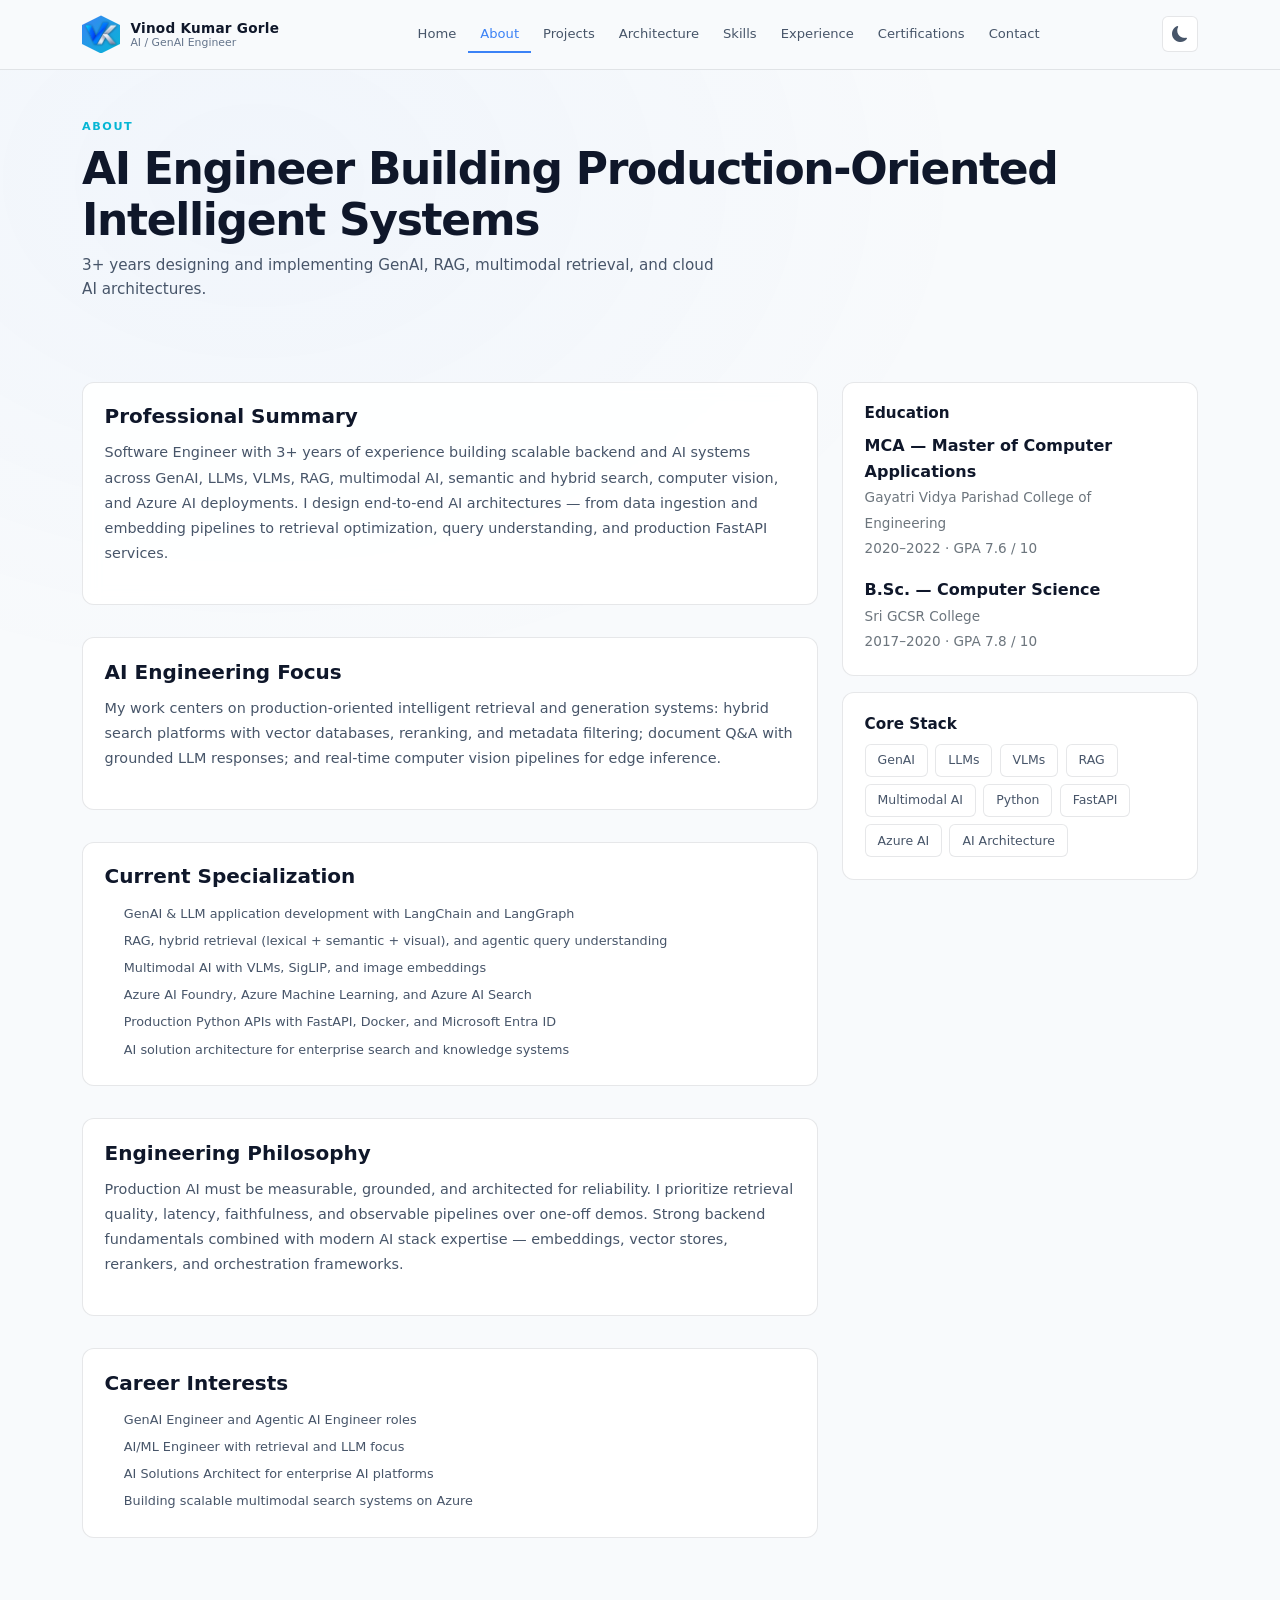
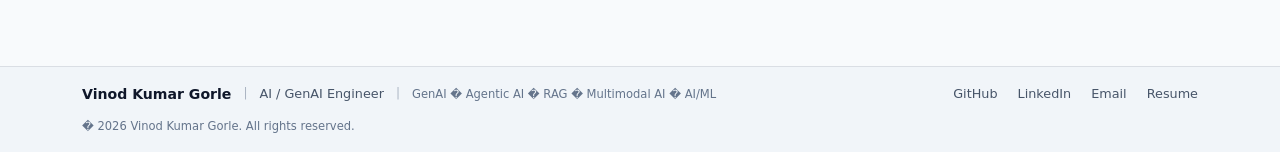
==== commit 23551631: "Update the Resume  and Models & AI Technologies in Architecture page" ====
--- a/about.html
+++ b/about.html
@@ -14,7 +14,7 @@
   <nav class="navbar navbar-expand-lg navbar-ai fixed-top" aria-label="Main navigation">
     <div class="container">
       <a class="navbar-brand brand-lockup" href="index.html">
-        <span class="brand-icon" aria-hidden="true">VK</span>
+        <span class="brand-icon" aria-hidden="true"><img src="assets/images/logo.png" alt="" width="38" height="38" style="object-fit:contain"></span>
         <span class="brand-text"><span class="brand-name">Vinod Kumar Gorle</span><span class="brand-subtitle">AI / GenAI Engineer</span></span>
       </a>
       <button class="navbar-toggler" type="button" data-bs-toggle="collapse" data-bs-target="#navbarNav" aria-controls="navbarNav" aria-expanded="false" aria-label="Toggle navigation"><span class="navbar-toggler-icon"></span></button>
@@ -108,7 +108,7 @@
           <a href="https://github.com/VinodkumarGorle" target="_blank" rel="noopener noreferrer">GitHub</a>
           <a href="https://linkedin.com/in/vinodkumargorle8367" target="_blank" rel="noopener noreferrer">LinkedIn</a>
           <a href="mailto:vinodkumargorle5@gmail.com">Email</a>
-          <a href="assets/resume/Vinod_Kumar_Gorle_Resume.pdf" target="_blank" rel="noopener noreferrer">Resume</a>
+          <a href="assets/resume/Vinod_Kumar_Gorle_AI_GenAI_Engineer_Resume.pdf" target="_blank" rel="noopener noreferrer">Resume</a>
         </div>
         <div class="copyright">� <span id="currentYear">2026</span> Vinod Kumar Gorle. All rights reserved.</div>
       </div>
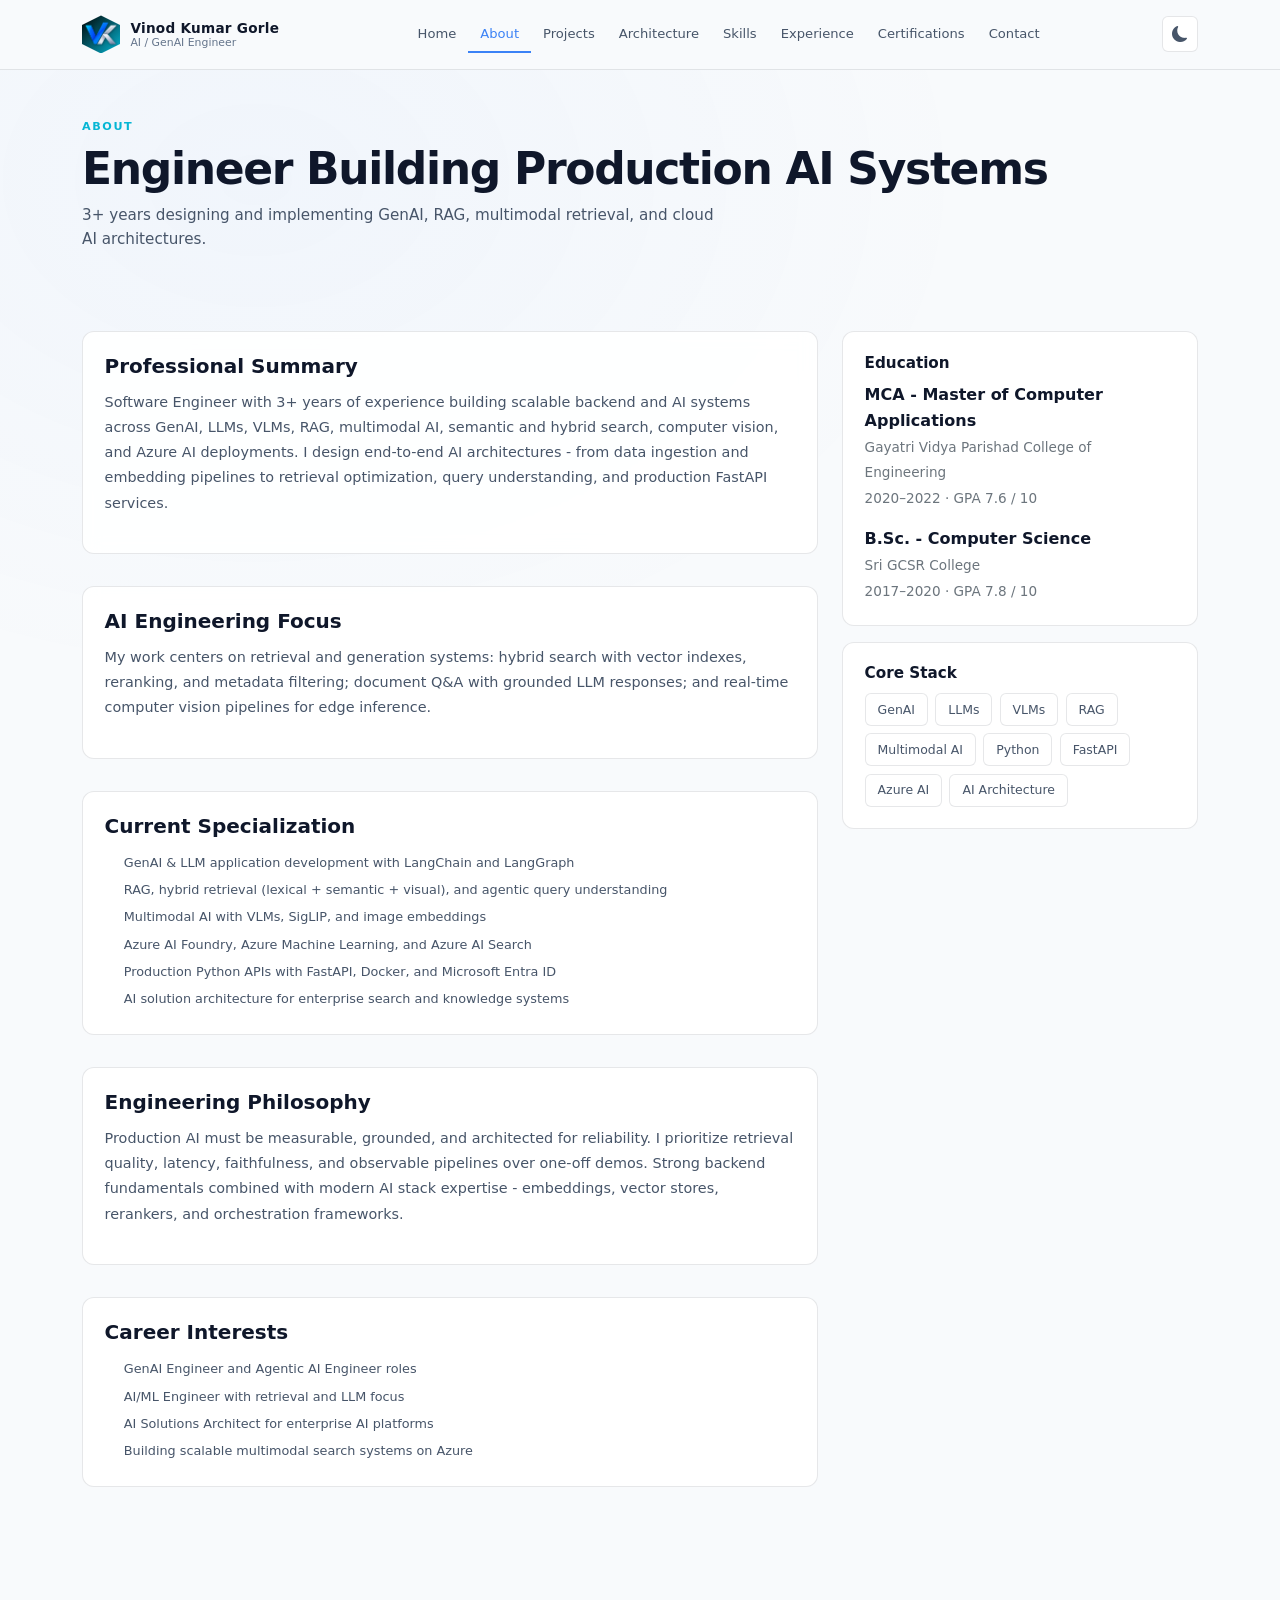
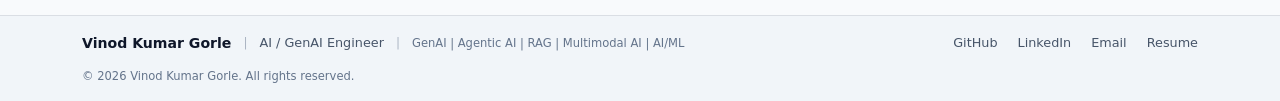
==== commit b3248106: "Fix that footer Icons" ====
--- a/about.html
+++ b/about.html
@@ -4,7 +4,7 @@
   <meta charset="UTF-8">
   <meta name="viewport" content="width=device-width, initial-scale=1.0">
   <title>About | Vinod Kumar Gorle</title>
-  <meta name="description" content="About Vinod Kumar Gorle — AI / GenAI Engineer with 3+ years building LLMs, RAG, multimodal AI, and Azure AI systems.">
+  <meta name="description" content="About Vinod Kumar Gorle - AI / GenAI Engineer with 3+ years building LLMs, RAG, multimodal AI, and Azure AI systems.">
   <link rel="canonical" href="https://vinodkumargorle.dev/about.html">
   <link href="assets/vendor/bootstrap/css/bootstrap.min.css" rel="stylesheet">
   <link href="assets/vendor/bootstrap-icons/font/bootstrap-icons.min.css" rel="stylesheet">
@@ -37,7 +37,7 @@
   <header class="page-hero">
     <div class="container">
       <span class="section-label fade-in">About</span>
-      <h1 class="fade-in">AI Engineer Building Production-Oriented Intelligent Systems</h1>
+      <h1 class="fade-in">Engineer Building Production AI Systems</h1>
       <p class="section-subtitle fade-in">3+ years designing and implementing GenAI, RAG, multimodal retrieval, and cloud AI architectures.</p>
     </div>
   </header>
@@ -47,11 +47,11 @@
       <div class="col-lg-8">
         <section class="content-section ai-card fade-in">
           <h2>Professional Summary</h2>
-          <p>Software Engineer with 3+ years of experience building scalable backend and AI systems across GenAI, LLMs, VLMs, RAG, multimodal AI, semantic and hybrid search, computer vision, and Azure AI deployments. I design end-to-end AI architectures — from data ingestion and embedding pipelines to retrieval optimization, query understanding, and production FastAPI services.</p>
+          <p>Software Engineer with 3+ years of experience building scalable backend and AI systems across GenAI, LLMs, VLMs, RAG, multimodal AI, semantic and hybrid search, computer vision, and Azure AI deployments. I design end-to-end AI architectures - from data ingestion and embedding pipelines to retrieval optimization, query understanding, and production FastAPI services.</p>
         </section>
         <section class="content-section ai-card fade-in">
           <h2>AI Engineering Focus</h2>
-          <p>My work centers on production-oriented intelligent retrieval and generation systems: hybrid search platforms with vector databases, reranking, and metadata filtering; document Q&amp;A with grounded LLM responses; and real-time computer vision pipelines for edge inference.</p>
+          <p>My work centers on retrieval and generation systems: hybrid search with vector indexes, reranking, and metadata filtering; document Q&amp;A with grounded LLM responses; and real-time computer vision pipelines for edge inference.</p>
         </section>
         <section class="content-section ai-card fade-in">
           <h2>Current Specialization</h2>
@@ -66,7 +66,7 @@
         </section>
         <section class="content-section ai-card fade-in">
           <h2>Engineering Philosophy</h2>
-          <p>Production AI must be measurable, grounded, and architected for reliability. I prioritize retrieval quality, latency, faithfulness, and observable pipelines over one-off demos. Strong backend fundamentals combined with modern AI stack expertise — embeddings, vector stores, rerankers, and orchestration frameworks.</p>
+          <p>Production AI must be measurable, grounded, and architected for reliability. I prioritize retrieval quality, latency, faithfulness, and observable pipelines over one-off demos. Strong backend fundamentals combined with modern AI stack expertise - embeddings, vector stores, rerankers, and orchestration frameworks.</p>
         </section>
         <section class="content-section ai-card fade-in">
           <h2>Career Interests</h2>
@@ -81,8 +81,8 @@
       <div class="col-lg-4">
         <section class="ai-card fade-in">
           <h3>Education</h3>
-          <p class="mb-3"><strong>MCA — Master of Computer Applications</strong><br><span class="text-secondary" style="font-size:0.85rem;">Gayatri Vidya Parishad College of Engineering<br>2020–2022 · GPA 7.6 / 10</span></p>
-          <p class="mb-0"><strong>B.Sc. — Computer Science</strong><br><span class="text-secondary" style="font-size:0.85rem;">Sri GCSR College<br>2017–2020 · GPA 7.8 / 10</span></p>
+          <p class="mb-3"><strong>MCA - Master of Computer Applications</strong><br><span class="text-secondary" style="font-size:0.85rem;">Gayatri Vidya Parishad College of Engineering<br>2020–2022 · GPA 7.6 / 10</span></p>
+          <p class="mb-0"><strong>B.Sc. - Computer Science</strong><br><span class="text-secondary" style="font-size:0.85rem;">Sri GCSR College<br>2017–2020 · GPA 7.8 / 10</span></p>
         </section>
         <section class="ai-card mt-3 fade-in">
           <h3>Core Stack</h3>
@@ -94,7 +94,7 @@
     </div>
   </main>
 
-  <footer class="site-footer">
+    <footer class="site-footer">
     <div class="container">
       <div class="footer-inner">
         <div class="footer-brand-block">
@@ -102,7 +102,7 @@
           <span class="footer-sep" aria-hidden="true">|</span>
           <span class="footer-role">AI / GenAI Engineer</span>
           <span class="footer-sep" aria-hidden="true">|</span>
-          <span class="footer-tags-inline">GenAI � Agentic AI � RAG � Multimodal AI � AI/ML</span>
+          <span class="footer-tags-inline">GenAI | Agentic AI | RAG | Multimodal AI | AI/ML</span>
         </div>
         <div class="footer-links">
           <a href="https://github.com/VinodkumarGorle" target="_blank" rel="noopener noreferrer">GitHub</a>
@@ -110,7 +110,7 @@
           <a href="mailto:vinodkumargorle5@gmail.com">Email</a>
           <a href="assets/resume/Vinod_Kumar_Gorle_AI_GenAI_Engineer_Resume.pdf" target="_blank" rel="noopener noreferrer">Resume</a>
         </div>
-        <div class="copyright">� <span id="currentYear">2026</span> Vinod Kumar Gorle. All rights reserved.</div>
+        <div class="copyright">&copy; <span id="currentYear">2026</span> Vinod Kumar Gorle. All rights reserved.</div>
       </div>
     </div>
   </footer>
--- a/assets/css/style.css
+++ b/assets/css/style.css
@@ -140,7 +140,7 @@
   font-size: 0.75rem;
   font-weight: 800;
   color: #fff;
-  background: linear-gradient(135deg, #3b82f6, #06b6d4);
+  background: linear-gradient(135deg, #000000, #06b6d4);
   clip-path: polygon(50% 0%, 100% 25%, 100% 75%, 50% 100%, 0% 75%, 0% 25%);
   flex-shrink: 0;
 }
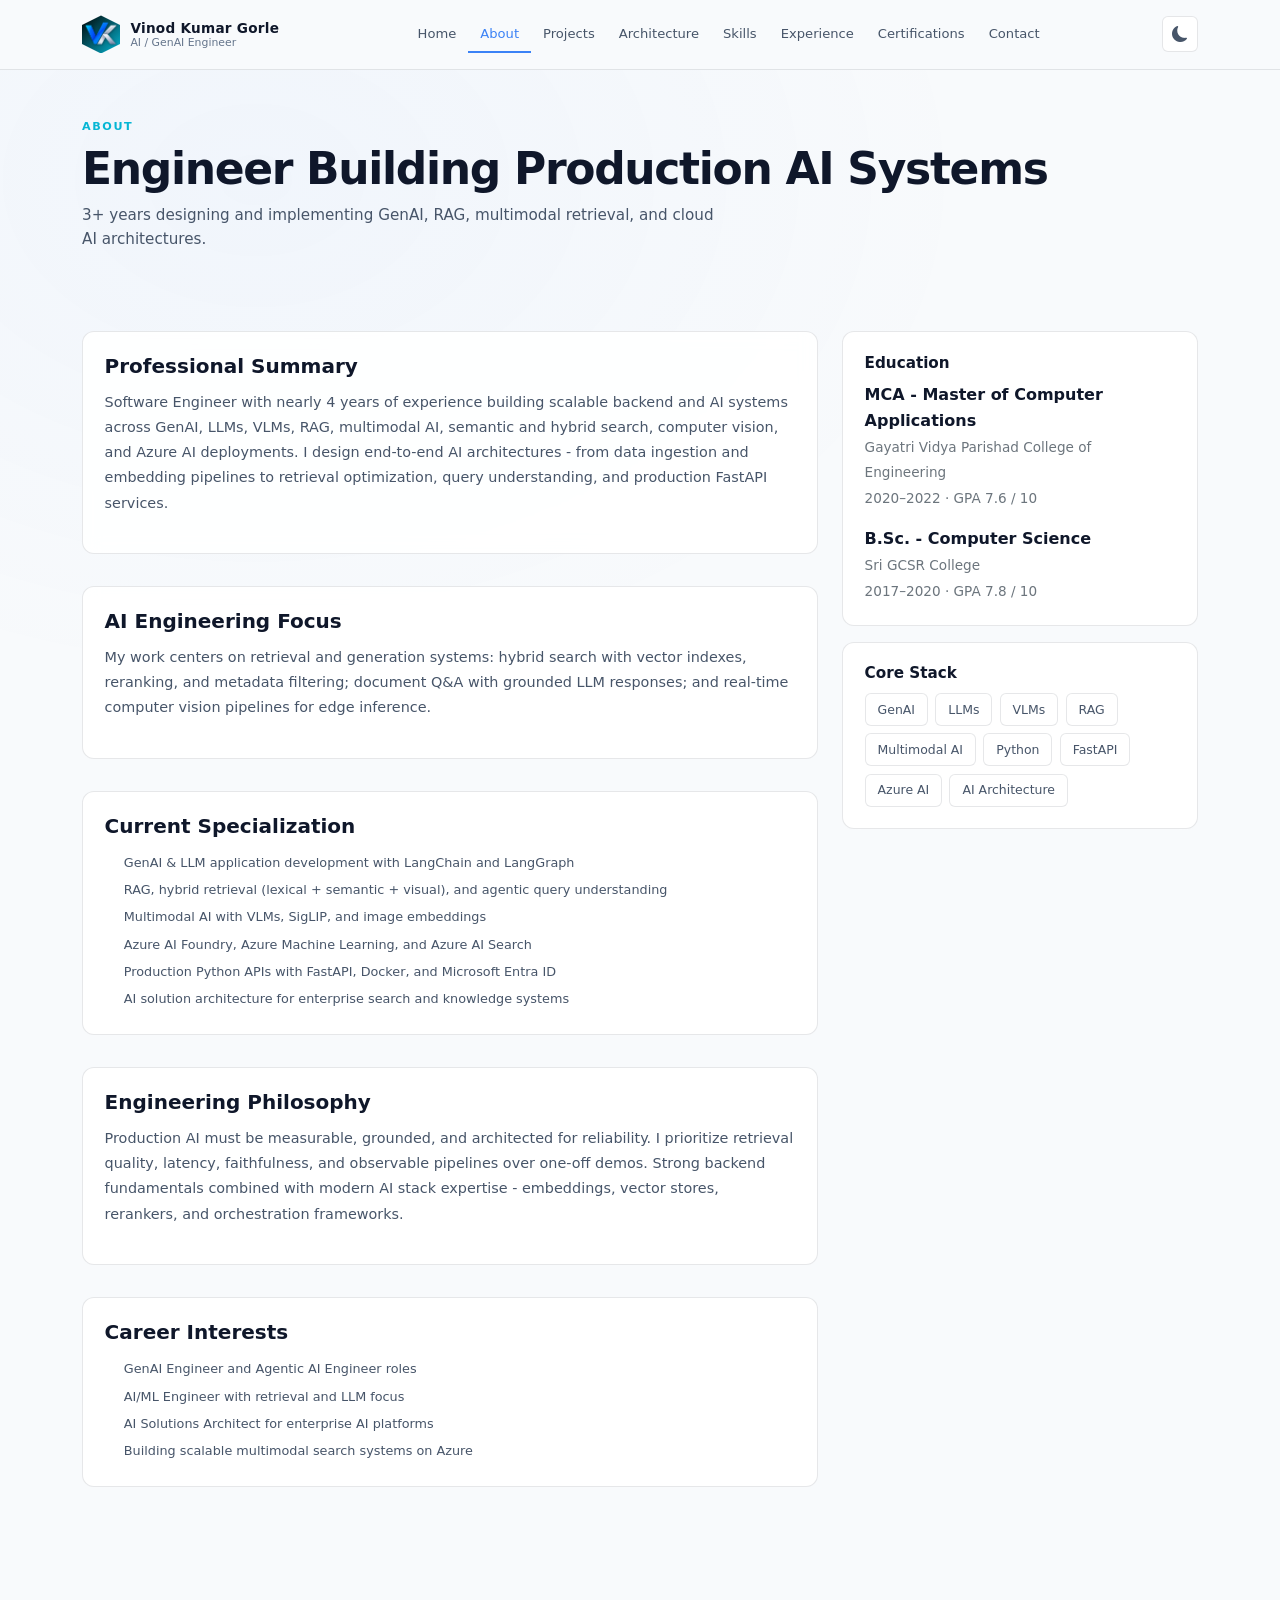
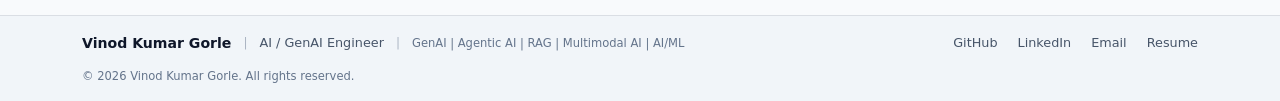
==== commit e1ffe7e2: "Update professional summary experience duration" ====
--- a/about.html
+++ b/about.html
@@ -47,7 +47,7 @@
       <div class="col-lg-8">
         <section class="content-section ai-card fade-in">
           <h2>Professional Summary</h2>
-          <p>Software Engineer with 3+ years of experience building scalable backend and AI systems across GenAI, LLMs, VLMs, RAG, multimodal AI, semantic and hybrid search, computer vision, and Azure AI deployments. I design end-to-end AI architectures - from data ingestion and embedding pipelines to retrieval optimization, query understanding, and production FastAPI services.</p>
+          <p>Software Engineer with nearly 4 years of experience building scalable backend and AI systems across GenAI, LLMs, VLMs, RAG, multimodal AI, semantic and hybrid search, computer vision, and Azure AI deployments. I design end-to-end AI architectures - from data ingestion and embedding pipelines to retrieval optimization, query understanding, and production FastAPI services.</p>
         </section>
         <section class="content-section ai-card fade-in">
           <h2>AI Engineering Focus</h2>
@@ -108,7 +108,7 @@
           <a href="https://github.com/VinodkumarGorle" target="_blank" rel="noopener noreferrer">GitHub</a>
           <a href="https://linkedin.com/in/vinodkumargorle8367" target="_blank" rel="noopener noreferrer">LinkedIn</a>
           <a href="mailto:vinodkumargorle5@gmail.com">Email</a>
-          <a href="assets/resume/Vinod_Kumar_Gorle_AI_GenAI_Engineer_Resume.pdf" target="_blank" rel="noopener noreferrer">Resume</a>
+          <a href="assets/resume/Vinod_Kumar_Gorle_AI_GenAI_Resume.pdf" target="_blank" rel="noopener noreferrer">Resume</a>
         </div>
         <div class="copyright">&copy; <span id="currentYear">2026</span> Vinod Kumar Gorle. All rights reserved.</div>
       </div>
